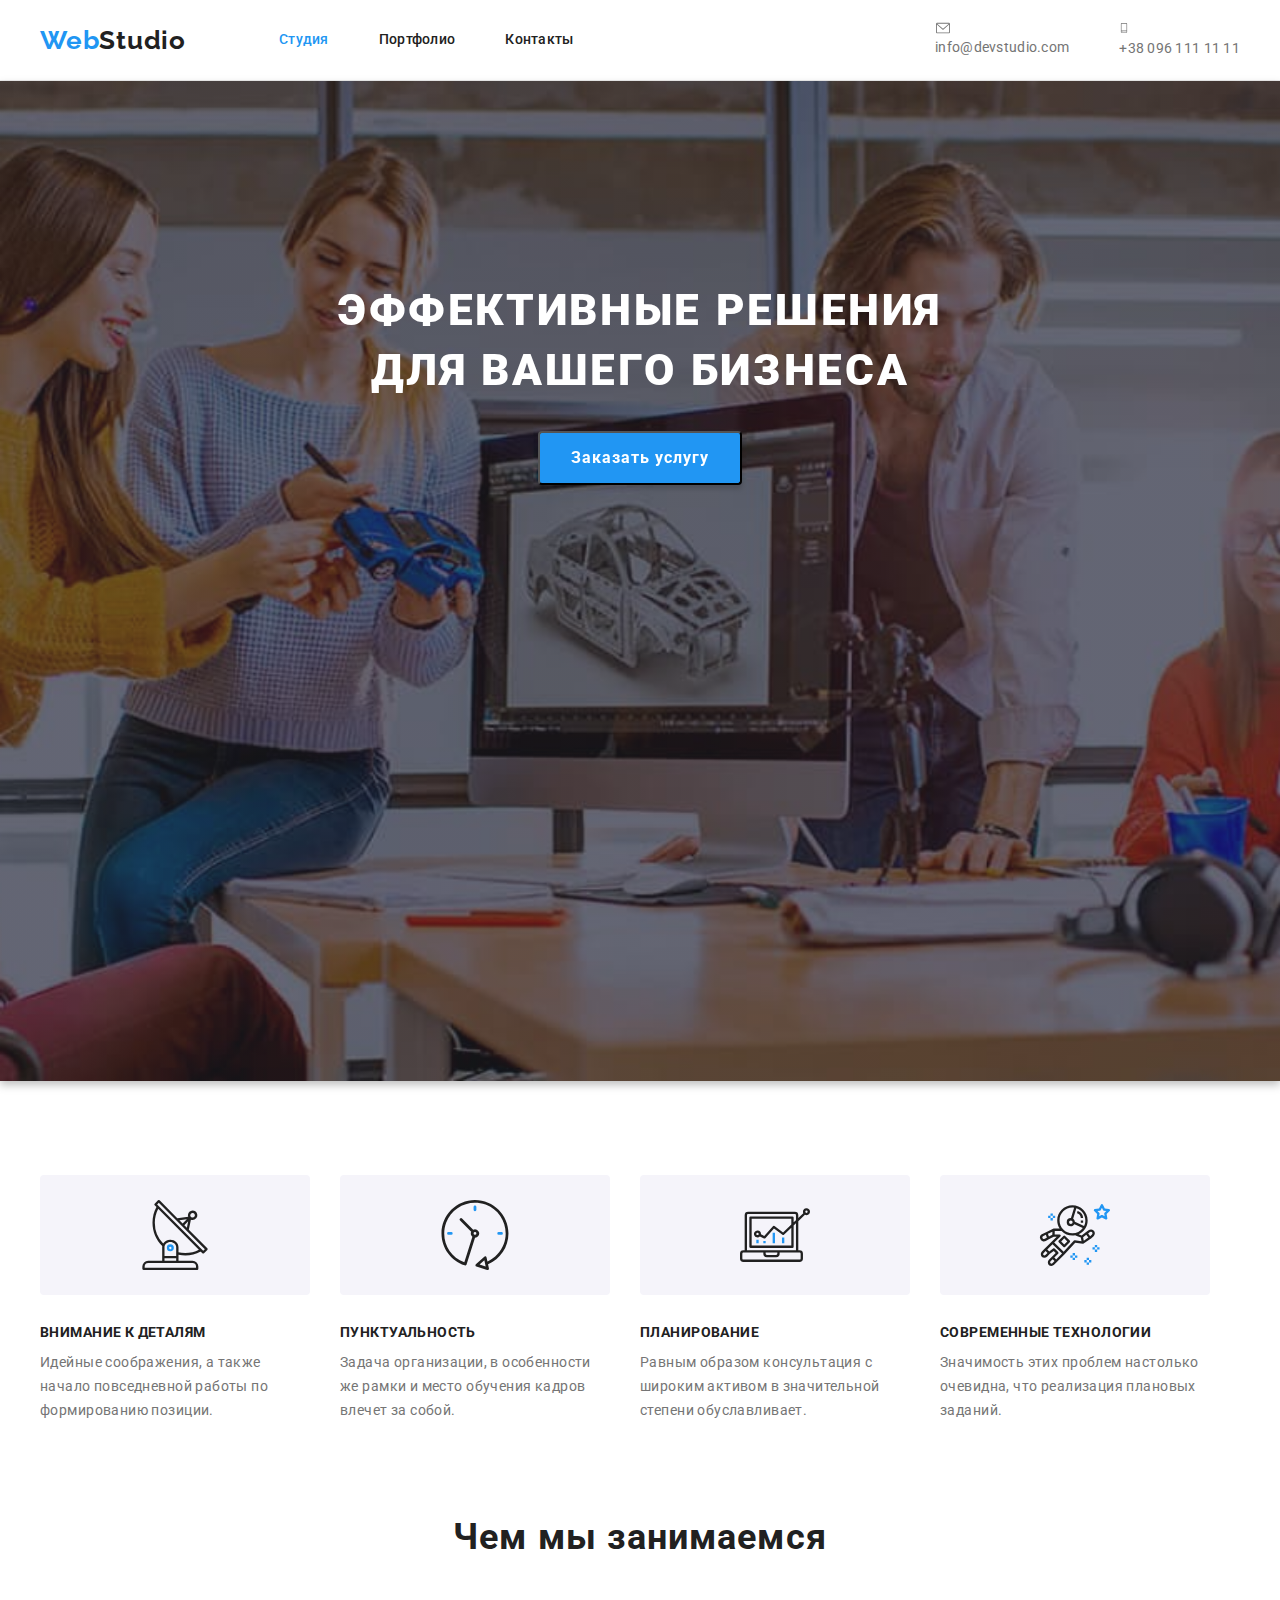
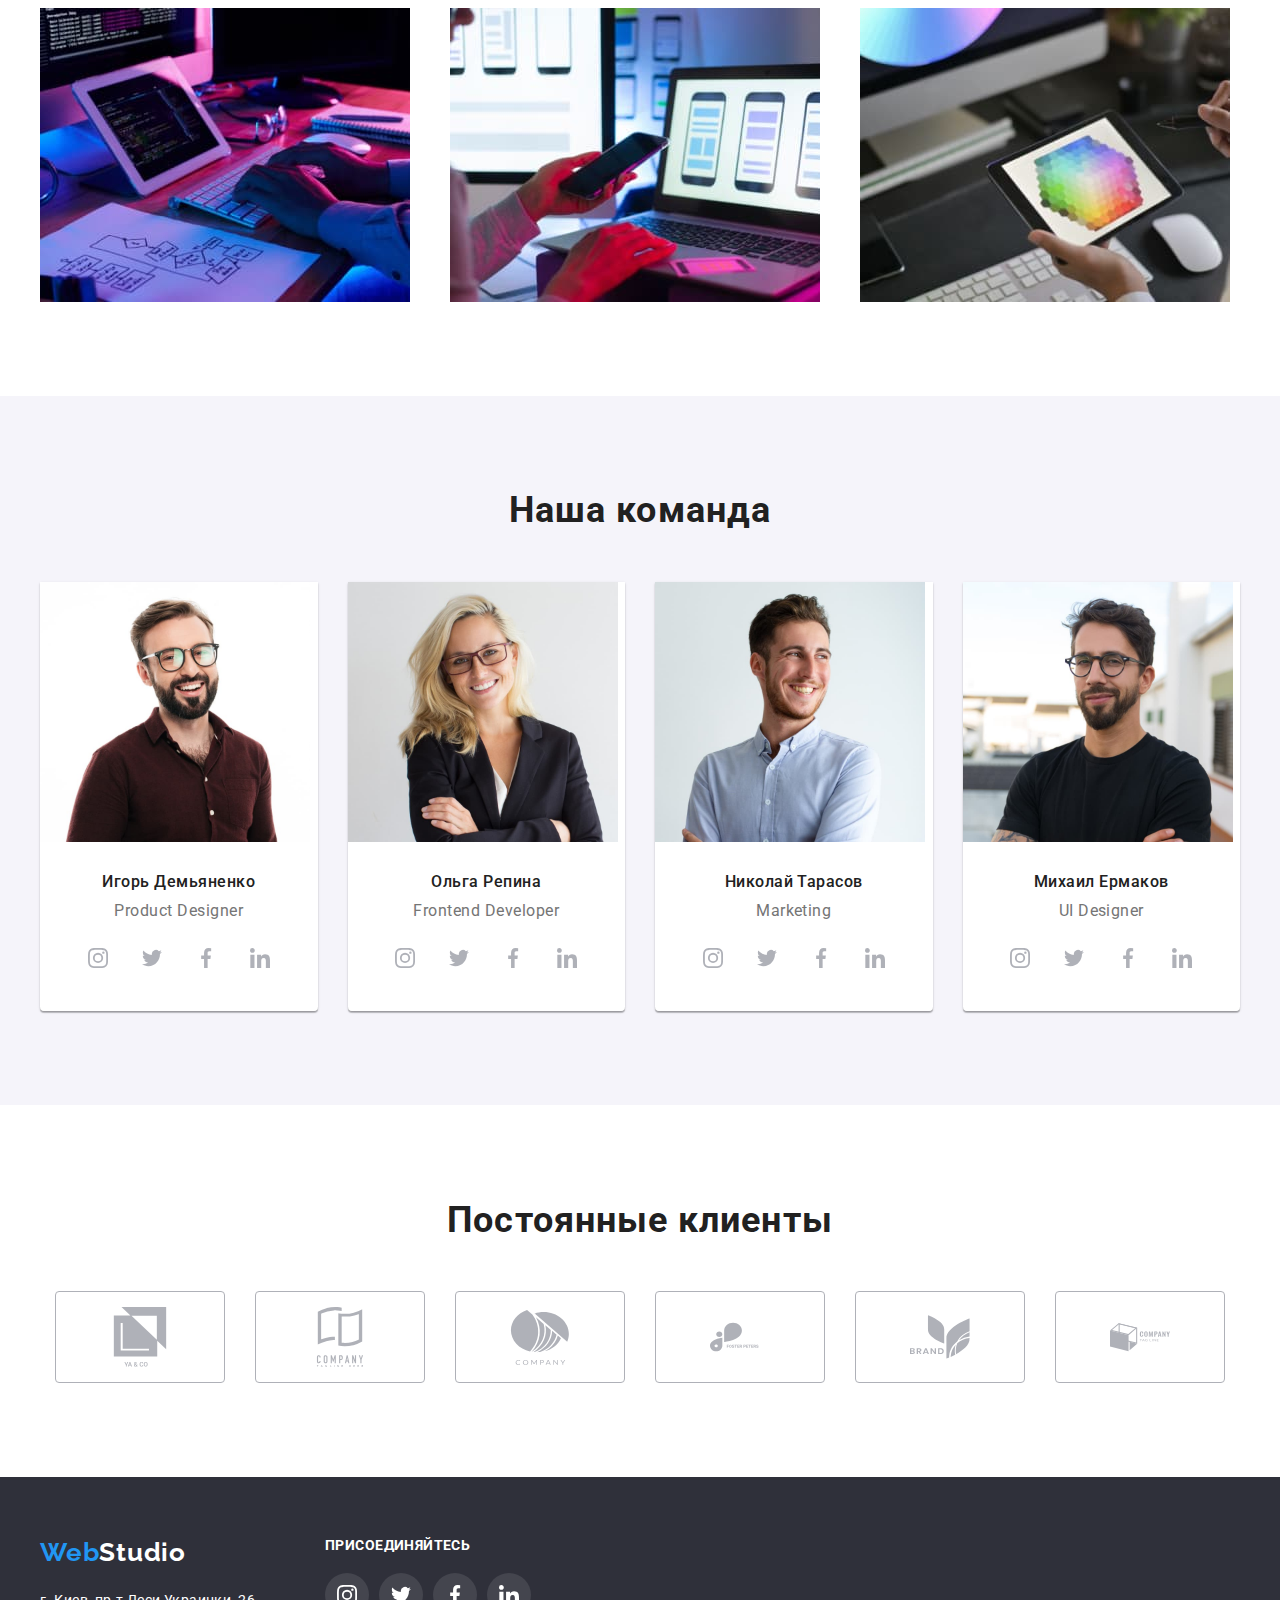
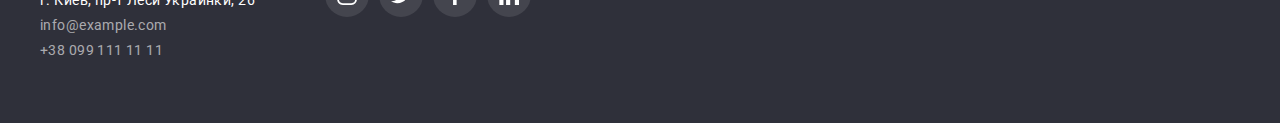
==== index.html @ be1b18f8 "add files with hw4" ====
<!DOCTYPE html>
<html lang="ru">
  <head>
    <meta charset="UTF-8" />
    <meta http-equiv="X-UA-Compatible" content="IE=edge" />
    <meta name="viewport" content="width=device-width, initial-scale=1.0" />
    <title>Студия</title>
    <link rel="preconnect" href="https://fonts.googleapis.com" />
    <link rel="preconnect" href="https://fonts.gstatic.com" crossorigin />
    <link
      href="https://fonts.googleapis.com/css2?family=Raleway:wght@700&family=Roboto:wght@400;500;700;900&display=swap"
      rel="stylesheet"
    />
    <link
      rel="stylesheet"
      href="https://cdnjs.cloudflare.com/ajax/libs/modern-normalize/1.1.0/modern-normalize.min.css"
      integrity="sha512-wpPYUAdjBVSE4KJnH1VR1HeZfpl1ub8YT/NKx4PuQ5NmX2tKuGu6U/JRp5y+Y8XG2tV+wKQpNHVUX03MfMFn9Q=="
      crossorigin="anonymous"
      referrerpolicy="no-referrer"
    />
    <link rel="stylesheet" href="./css/reset.css" />
    <link rel="stylesheet" href="./css/styles.css" />
  </head>
  <body>
    <!-- хедер -->
    <header class="header">
      <div class="container">
        <a href="./index.html" class="logo header-logo"
          >Web<span class="logo-first">Studio</span></a
        >
        <nav class="header-nav">
          <ul class="header-list">
            <li class="header-item">
              <a class="header-link current" href="./index.html">Студия</a>
            </li>
            <li class="header-item">
              <a class="header-link" href="./portfolio.html">Портфолио</a>
            </li>
            <li class="header-item">
              <a class="header-link" href="">Контакты</a>
            </li>
          </ul>
        </nav>
        <div class="header-connect">
          <ul class="header-list">
            <li class="header-item">
              <a class="header-mail" href="mailto:info@devstudio.com">
                <svg class="envelope-icon" width="16" height="14">
                  <use href="./images/symbol-defs.svg#icon-envelope"></use>
                </svg>
                info@devstudio.com</a
              >
            </li>
            <li class="header-item">
              <a class="header-tel" href="tel:+380961111111">
                <svg class="smartphone-icon" width="10" height="16">
                  <use href="./images/symbol-defs.svg#icon-smartphone"></use>
                </svg>
                +38 096 111 11 11</a
              >
            </li>
          </ul>
        </div>
      </div>
    </header>
    <main>
      <!-- Основной заголовок -->
      <section class="section hero">
        <div class="container">
          <h1 class="hero-title">Эффективные решения для вашего бизнеса</h1>
          <button class="hero-btn" type="button">Заказать услугу</button>
        </div>
      </section>

      <!-- Политика организации -->
      <section class="about section">
        <div class="container">
          <h2 hidden>Политика организации.</h2>
          <ul class="about-list">
            <li class="about-item">
              <div class="about-icon">
                <svg class="antenna-icon" height="70">
                  <use href="./images/symbol-defs.svg#icon-antenna"></use>
                </svg>
              </div>
              <h3 class="about-item-title">Внимание к деталям</h3>
              <p class="about-item-text">
                Идейные соображения, а также начало повседневной работы по
                формированию позиции.
              </p>
            </li>
            <li class="about-item">
              <div class="about-icon">
                <svg class="clock-icon" height="70">
                  <use href="./images/symbol-defs.svg#icon-clock"></use>
                </svg>
              </div>
              <h3 class="about-item-title">Пунктуальность</h3>
              <p class="about-item-text">
                Задача организации, в особенности же рамки и место обучения
                кадров влечет за собой.
              </p>
            </li>
            <li class="about-item">
              <div class="about-icon">
                <svg class="diagram-icon" height="70">
                  <use href="./images/symbol-defs.svg#icon-diagram"></use>
                </svg>
              </div>
              <h3 class="about-item-title">Планирование</h3>
              <p class="about-item-text">
                Равным образом консультация с широким активом в значительной
                степени обуславливает.
              </p>
            </li>
            <li class="about-item">
              <div class="about-icon">
                <svg class="astronaut-icon" height="70">
                  <use href="./images/symbol-defs.svg#icon-astronaut"></use>
                </svg>
              </div>
              <h3 class="about-item-title">Современные технологии</h3>
              <p class="about-item-text">
                Значимость этих проблем настолько очевидна, что реализация
                плановых заданий.
              </p>
            </li>
          </ul>
        </div>
      </section>

      <!-- Чем мы занимаемся -->
      <section class="activity section">
        <div class="container">
          <h2 class="activity-title">Чем мы занимаемся</h2>
          <ul class="activity-list">
            <li class="activity-item">
              <img src="./images/img.jpg" alt="Алгоритм" width="370" />
            </li>
            <li class="activity-item">
              <img src="./images/img-2.jpg" alt="Меню смартфона" width="370" />
            </li>
            <li class="activity-item">
              <img
                src="./images/img-3.jpg"
                alt="Палитра на планшете"
                width="370"
              />
            </li>
          </ul>
        </div>
      </section>

      <!-- Наша команда -->
      <section class="team section">
        <div class="container">
          <h2 class="team-title-main">Наша команда</h2>
          <ul class="team-list">
            <li class="team-item">
              <figure>
                <img
                  class="team-photo"
                  src="./images/product_designer.jpg"
                  alt="Дизайнер продукта"
                  width="270"
                />
                <figcaption class="team-figcaption">
                  <h3 class="team-title">Игорь Демьяненко</h3>
                  <p class="team-text" lang="en">Product Designer</p>
                </figcaption>
              </figure>
              <ul class="social-links-list">
                <li class="social-links-item">
                  <a
                    href="https://www.instagram.com"
                    class="social-links"
                    target="_blank"
                    rel="noopener nofollow noreferrer"
                  >
                    <svg class="instagram-icon" width="20" height="20">
                      <use href="./images/symbol-defs.svg#icon-instagram"></use>
                    </svg>
                  </a>
                </li>
                <li class="social-links-item">
                  <a
                    href="https://www.twitter.com"
                    class="social-links"
                    target="_blank"
                    rel="noopener nofollow noreferrer"
                  >
                    <svg class="twitter-icon" width="20" height="20">
                      <use href="./images/symbol-defs.svg#icon-twitter"></use>
                    </svg>
                  </a>
                </li>
                <li class="social-links-item">
                  <a
                    href="https://www.facebook.com"
                    class="social-links"
                    target="_blank"
                    rel="noopener nofollow noreferrer"
                  >
                    <svg class="facebook-icon" width="20" height="20">
                      <use href="./images/symbol-defs.svg#icon-facebook"></use>
                    </svg>
                  </a>
                </li>
                <li class="social-links-item">
                  <a
                    href="https://www.linkedin.com"
                    class="social-links"
                    target="_blank"
                    rel="noopener nofollow noreferrer"
                  >
                    <svg class="linkedin-icon" width="20" height="20">
                      <use href="./images/symbol-defs.svg#icon-linkedin"></use>
                    </svg>
                  </a>
                </li>
              </ul>
            </li>
            <li class="team-item">
              <figure>
                <img
                  class="team-photo"
                  src="./images/frontend_developer.jpg"
                  alt="Фронтенд-разработчик"
                  width="270"
                />
                <figcaption class="team-figcaption">
                  <h3 class="team-title">Ольга Репина</h3>
                  <p class="team-text" lang="en">Frontend Developer</p>
                </figcaption>
              </figure>
              <ul class="social-links-list">
                <li class="social-links-item">
                  <a
                    href="https://www.instagram.com"
                    class="social-links"
                    target="_blank"
                    rel="noopener nofollow noreferrer"
                  >
                    <svg class="instagram-icon" width="20" height="20">
                      <use href="./images/symbol-defs.svg#icon-instagram"></use>
                    </svg>
                  </a>
                </li>
                <li class="social-links-item">
                  <a
                    href="https://www.twitter.com"
                    class="social-links"
                    target="_blank"
                    rel="noopener nofollow noreferrer"
                  >
                    <svg class="twitter-icon" width="20" height="20">
                      <use href="./images/symbol-defs.svg#icon-twitter"></use>
                    </svg>
                  </a>
                </li>
                <li class="social-links-item">
                  <a
                    href="https://www.facebook.com"
                    class="social-links"
                    target="_blank"
                    rel="noopener nofollow noreferrer"
                  >
                    <svg class="facebook-icon" width="20" height="20">
                      <use href="./images/symbol-defs.svg#icon-facebook"></use>
                    </svg>
                  </a>
                </li>
                <li class="social-links-item">
                  <a
                    href="https://www.linkedin.com"
                    class="social-links"
                    target="_blank"
                    rel="noopener nofollow noreferrer"
                  >
                    <svg class="linkedin-icon" width="20" height="20">
                      <use href="./images/symbol-defs.svg#icon-linkedin"></use>
                    </svg>
                  </a>
                </li>
              </ul>
            </li>
            <li class="team-item">
              <figure>
                <img
                  class="team-photo"
                  src="./images/marketing.jpg"
                  alt="Маркетолог"
                  width="270"
                />
                <figcaption class="team-figcaption">
                  <h3 class="team-title">Николай Тарасов</h3>
                  <p class="team-text" lang="en">Marketing</p>
                </figcaption>
              </figure>
              <ul class="social-links-list">
                <li class="social-links-item">
                  <a
                    href="https://www.instagram.com"
                    class="social-links"
                    target="_blank"
                    rel="noopener nofollow noreferrer"
                  >
                    <svg class="instagram-icon" width="20" height="20">
                      <use href="./images/symbol-defs.svg#icon-instagram"></use>
                    </svg>
                  </a>
                </li>
                <li class="social-links-item">
                  <a
                    href="https://www.twitter.com"
                    class="social-links"
                    target="_blank"
                    rel="noopener nofollow noreferrer"
                  >
                    <svg class="twitter-icon" width="20" height="20">
                      <use href="./images/symbol-defs.svg#icon-twitter"></use>
                    </svg>
                  </a>
                </li>
                <li class="social-links-item">
                  <a
                    href="https://www.facebook.com"
                    class="social-links"
                    target="_blank"
                    rel="noopener nofollow noreferrer"
                  >
                    <svg class="facebook-icon" width="20" height="20">
                      <use href="./images/symbol-defs.svg#icon-facebook"></use>
                    </svg>
                  </a>
                </li>
                <li class="social-links-item">
                  <a
                    href="https://www.linkedin.com"
                    class="social-links"
                    target="_blank"
                    rel="noopener nofollow noreferrer"
                  >
                    <svg class="linkedin-icon" width="20" height="20">
                      <use href="./images/symbol-defs.svg#icon-linkedin"></use>
                    </svg>
                  </a>
                </li>
              </ul>
            </li>
            <li class="team-item">
              <figure>
                <img
                  class="team-photo"
                  src="./images/ul_designer.jpg"
                  alt="Дизайнер пользовательского интерфейса"
                  width="270"
                />
                <figcaption class="team-figcaption">
                  <h3 class="team-title">Михаил Ермаков</h3>
                  <p class="team-text" lang="en">UI Designer</p>
                </figcaption>
              </figure>
              <ul class="social-links-list">
                <li class="social-links-item">
                  <a
                    href="https://www.instagram.com"
                    class="social-links"
                    target="_blank"
                    rel="noopener nofollow noreferrer"
                  >
                    <svg class="instagram-icon" width="20" height="20">
                      <use href="./images/symbol-defs.svg#icon-instagram"></use>
                    </svg>
                  </a>
                </li>
                <li class="social-links-item">
                  <a
                    href="https://www.twitter.com"
                    class="social-links"
                    target="_blank"
                    rel="noopener nofollow noreferrer"
                  >
                    <svg class="twitter-icon" width="20" height="20">
                      <use href="./images/symbol-defs.svg#icon-twitter"></use>
                    </svg>
                  </a>
                </li>
                <li class="social-links-item">
                  <a
                    href="https://www.facebook.com"
                    class="social-links"
                    target="_blank"
                    rel="noopener nofollow noreferrer"
                  >
                    <svg class="facebook-icon" width="20" height="20">
                      <use href="./images/symbol-defs.svg#icon-facebook"></use>
                    </svg>
                  </a>
                </li>
                <li class="social-links-item">
                  <a
                    href="https://www.linkedin.com"
                    class="social-links"
                    target="_blank"
                    rel="noopener nofollow noreferrer"
                  >
                    <svg class="linkedin-icon" width="20" height="20">
                      <use href="./images/symbol-defs.svg#icon-linkedin"></use>
                    </svg>
                  </a>
                </li>
              </ul>
            </li>
          </ul>
        </div>
      </section>
      <!-- Постоянные клиенты -->
      <section class="clients section">
        <div class="container">
          <h2 class="clients-title">Постоянные клиенты</h2>
          <ul class="clients-list">
            <li class="clients-item">
              <a
                href=""
                class="clients-link"
                target="_blank"
                rel="noopener nofollow noreferrer"
              >
                <svg class="client-icon" width="106" height="60">
                  <use href="./images/symbol-defs.svg#icon-client-1"></use>
                </svg>
              </a>
            </li>
            <li class="clients-item">
              <a
                href=""
                class="clients-link"
                target="_blank"
                rel="noopener nofollow noreferrer"
              >
                <svg class="client-icon" width="106" height="60">
                  <use href="./images/symbol-defs.svg#icon-client-2"></use>
                </svg>
              </a>
            </li>
            <li class="clients-item">
              <a
                href=""
                class="clients-link"
                target="_blank"
                rel="noopener nofollow noreferrer"
              >
                <svg class="client-icon" width="106" height="60">
                  <use href="./images/symbol-defs.svg#icon-client-3"></use>
                </svg>
              </a>
            </li>
            <li class="clients-item">
              <a
                href=""
                class="clients-link"
                target="_blank"
                rel="noopener nofollow noreferrer"
              >
                <svg class="client-icon" width="106" height="60">
                  <use href="./images/symbol-defs.svg#icon-client-4"></use>
                </svg>
              </a>
            </li>
            <li class="clients-item">
              <a
                href=""
                class="clients-link"
                target="_blank"
                rel="noopener nofollow noreferrer"
              >
                <svg class="client-icon" width="106" height="60">
                  <use href="./images/symbol-defs.svg#icon-client-5"></use>
                </svg>
              </a>
            </li>
            <li class="clients-item">
              <a
                href=""
                class="clients-link"
                target="_blank"
                rel="noopener nofollow noreferrer"
              >
                <svg class="client-icon" width="106" height="60">
                  <use href="./images/symbol-defs.svg#icon-client-6"></use>
                </svg>
              </a>
            </li>
          </ul>
        </div>
      </section>
    </main>
    <!-- футер -->
    <footer class="footer">
      <div class="container footer-block">
        <div class="footer-container">
        <div class="footer-logo">
          <a href="./index.html" class="logo"
            >Web<span class="logo-second">Studio</span></a
          >
        </div>
        <address class="address">
          <a
            href="https://www.google.com/maps/place/бульвар+Лесі+Українки,+26,+Київ,+02000/@50.4268262,30.5376407,18.9z/data=!4m5!3m4!1s0x40d4cf0e033ecbe9:0x57a4dffefec77da0!8m2!3d50.4265807!4d30.5383858"
            class="contact-link"
            target="_blank"
            rel="noopener nofollow noreferrer"
            >г. Киев, пр-т Леси Украинки, 26</a
          >
        </address>
        <ul class="footer-list">
          <li class="footer-item">
            <a class="footer-link" href="mailto:info@example.com"
              >info@example.com</a
            >
          </li>
          <li class="footer-item">
            <a class="footer-link" href="tel:+380991111111"
              >+38 099 111 11 11</a
            >
          </li>
        </ul>
        </div>
        <div class="social-links-footer">
          <h3 class="social-links-title">Присоединяйтесь</h3>
         <ul class="social-links-list">
                <li class="social-links-item">
                  <a
                    href="https://www.instagram.com"
                    class="social-links item"
                    target="_blank"
                    rel="noopener nofollow noreferrer"
                  >
                    <svg class="icon" width="20" height="20">
                      <use href="./images/symbol-defs.svg#icon-instagram"></use>
                    </svg>
                  </a>
                </li>
                <li class="social-links-item">
                  <a
                    href="https://www.twitter.com"
                    class="social-links item"
                    target="_blank"
                    rel="noopener nofollow noreferrer"
                  >
                    <svg class="icon" width="20" height="20">
                      <use href="./images/symbol-defs.svg#icon-twitter"></use>
                    </svg>
                  </a>
                </li>
                <li class="social-links-item">
                  <a
                    href="https://www.facebook.com"
                    class="social-links item"
                    target="_blank"
                    rel="noopener nofollow noreferrer"
                  >
                    <svg class="icon" width="20" height="20">
                      <use href="./images/symbol-defs.svg#icon-facebook"></use>
                    </svg>
                  </a>
                </li>
                <li class="social-links-item">
                  <a
                    href="https://www.linkedin.com"
                    class="social-links item"
                    target="_blank"
                    rel="noopener nofollow noreferrer"
                  >
                    <svg class="icon" width="20" height="20">
                      <use href="./images/symbol-defs.svg#icon-linkedin"></use>
                    </svg>
                  </a>
                </li>
              </ul>
        </div>
      </div>
    </footer>
  </body>
</html>
---- css/styles.css ----
/* ---------------ЗМІННІ__________________ */
:root {
  --text-color: #757575;
  --accent-color: #2196f3;
  --title-color: #212121;
  --typical-margin: 10px;
}
p,
h1,
h2,
h3,
h4,
h5,
h6 {
  margin: 0;
}

ul,
ol {
  margin: 0;
  padding-left: 0;
  list-style: none;
}
img {
  display: block;
}

button {
  cursor: pointer;
}

body {
  font-family: "Roboto", sans-serif;
}

.container {
  width: 1200px;
  margin: 0 auto;
  padding-left: 15px;
  padding-right: 15px;
}

.section {
  padding-top: 94px;
  padding-bottom: 94px;
}

/* ----------------HEADER------------------- */
.header {
  border-bottom: 1px solid #ececec;
}

.header .container {
  display: flex;
  align-items: center;
}
.header-logo {
  margin-right: 93px;
}

.logo {
  font-family: "Raleway", sans-serif;
  font-style: normal;
  font-weight: 700;
  font-size: 26px;
  line-height: 1.19;
  letter-spacing: 0.03em;
  color: var(--accent-color);
}
.logo-first {
  color: var(--title-color);
}

.header-list {
  display: flex;
  align-items: center;
}
.header-item:not(:last-child) {
  margin-right: 50px;
}
.header-link {
  font-weight: 500;
  font-size: 14px;
  line-height: 1.14;
  padding: 32px 0;
  letter-spacing: 0.02em;
  display: block;
  color: var(--title-color);
}
.current {
  color: var(--accent-color);
}
.header-link:hover,
.header-link:focus,
.header-mail:hover,
.header-mail:focus,
.header-tel:hover,
.header-tel:focus {
  color: var(--accent-color);
}
.envelope-icon:hover,
.smartphone-icon:hover,
.envelope-icon:focus,
.smartphone-icon:focus {
  fill: var(--accent-color);
}
.header-connect {
  display: flex;
  margin-left: auto;
}
.envelope-icon,
.smartphone-icon {
  display: flex;
  align-items: center;
  margin-right: 10px;
  fill: currentColor;
}
*,
::before,
::after {
  box-sizing: inherit;
}
svg.icon-envelope {
  width: 16px;
  height: 12px;
}
.header-mail,
.header-tel {
  font-size: 14px;
  line-height: calc(16 / 14);
  letter-spacing: 0.02em;
  padding: 32px 0;
  color: var(--text-color);
}

/* -------------------------HERO-------------------- */

.hero {
  background-color: #2f303a;
  padding: 200px 0;
  max-width: 1600px;
  height: 600px;
  margin-left: auto;
  margin-right: auto;
  text-align: center;
  background-image: linear-gradient(
      to right,
      rgba(47, 48, 58, 0.4),
      rgba(47, 48, 58, 0.4)
    ),
    url("../images/screensaver.jpg");
  background-repeat: no-repeat;
  background-position: center;
  background-size: cover;
  filter: drop-shadow(0px 4px 4px rgba(0, 0, 0, 0.25));
}
.hero-title {
  font-weight: 900;
  font-size: 44px;
  line-height: 1.36;
  text-align: center;
  letter-spacing: 0.06em;
  text-transform: uppercase;
  color: #ffffff;
  margin-bottom: 30px;
  max-width: 696px;
  margin-left: auto;
  margin-right: auto;
  max-width: 696px;
  height: 120px;
}
.hero-btn:hover,
.hero-btn:focus {
  background-color: #188ce8;
}
.hero-btn {
  font-family: inherit;
  font-style: normal;
  font-weight: 700;
  font-size: 16px;
  line-height: 1.88;
  letter-spacing: 0.06em;
  color: #ffffff;
  background-color: var(--accent-color);
  cursor: pointer;
  min-width: 200px;
  height: 50px;
  box-shadow: 0px 4px 4px rgba(0, 0, 0, 0.15);
  border-radius: 4px;
  margin: 0 auto;
  display: block;
}
/* ----------------------------ABOUT------------------- */
.about {
  padding-bottom: 0;
}
.about-list {
  display: flex;
}
.about-icon {
  display: flex;
  align-items: center;
  width: 270px;
  height: 120px;
  background: #f5f4fa;
  border-radius: 4px;
  margin-bottom: 30px;
}
.antenna-icon,
.clock-icon,
.diagram-icon,
.astronaut-icon {
  display: flex;
  align-items: center;
  margin: 0;
  padding: 0;
}

.about-item:not(:last-child) {
  margin-right: 30px;
}

.about-item-title {
  font-size: 14px;
  line-height: 1.14;
  letter-spacing: 0.03em;
  text-transform: uppercase;
  color: var(--title-color);
  margin-bottom: var(--typical-margin);
  width: 270px;
}
.about-item-text {
  font-size: 14px;
  line-height: 1.71;
  letter-spacing: 0.03em;
  color: var(--text-color);
  width: 270px;
}

/* ----------------------Activity-----------------------*/
.activity-list {
  display: flex;
}
.activity-item:not(:last-child) {
  margin-right: 30px;
}
.activity-item {
  width: calc((100% - 60px) / 3);
}
.activity-title {
  font-size: 36px;
  line-height: 1.16;
  text-align: center;
  letter-spacing: 0.03em;
  color: var(--title-color);
  margin-bottom: 50px;
}

/* ----------------------Team--------------------------*/
.team {
  background-color: #f5f4fa;
}
.team-title-main {
  font-size: 36px;
  line-height: 1.16;
  text-align: center;
  letter-spacing: 0.03em;
  color: var(--title-color);
  margin-bottom: 50px;
}
.team-list {
  display: flex;
}
.team-item:not(:last-child) {
  margin-right: 30px;
}
.team-item {
  width: calc((100% - 90px) / 4);
}
.team-item {
  border-bottom: 1px solid #ffffff;
  background-color: #ffffff;
  box-shadow: 0px 1px 3px rgba(0, 0, 0, 0.12), 0px 1px 1px rgba(0, 0, 0, 0.14),
    0px 2px 1px rgba(0, 0, 0, 0.2);
  border-radius: 0px 0px 4px 4px;
}
.team-figcaption {
  padding-top: 30px;
  padding-bottom: 16px;
}
.team-title {
  font-weight: 500;
  font-size: 16px;
  line-height: calc(19 / 16);
  text-align: center;
  letter-spacing: 0.03em;
  color: var(--title-color);
  margin-bottom: var(--typical-margin);
}
.team-text {
  font-size: 16px;
  line-height: calc(19 / 16);
  text-align: center;
  letter-spacing: 0.03em;
  color: var(--text-color);
}
.social-links-list {
  display: flex;
  align-items: center;
  justify-content: center;
  margin-bottom: 30px;
  margin-top: 0;
  padding: 0;
}
.social-links-item:not(:last-child) {
  margin-right: 10px;
}
.social-links-item {
  width: 44px;
  height: 44px;
}
.social-links {
  width: 100%;
  height: 100%;
  border-radius: 50%;
  background: #ffffff;
  display: flex;
  align-items: center;
  justify-content: center;
}
.social-links:hover,
.social-links:focus {
  background-color: var(--accent-color);
}
.instagram-icon,
.twitter-icon,
.facebook-icon,
.linkedin-icon {
  fill: #afb1b8;
}
.instagram-icon:hover,
.twitter-icon:hover,
.facebook-icon:hover,
.linkedin-icon:hover,
.instagram-icon:focus,
.twitter-icon:focus,
.facebook-icon:focus,
.linkedin-icon:focus {
  fill: #ffffff;
}

/*---------------clients----------- */
.clients-title {
  font-family: "Roboto";
  font-style: normal;
  font-weight: 700;
  font-size: 36px;
  line-height: calc(42 / 36);
  text-align: center;
  letter-spacing: 0.03em;
  color: var(--title-color);
}
.clients-list {
  display: flex;
  align-items: center;
  justify-content: center;
  margin-bottom: 0;
  margin-top: 50px;
  padding: 0;
}
.clients-item:not(:last-child) {
  margin-right: 30px;
}
.clients-item {
box-sizing: border-box;
width: 170px;
height: 92px;
border: 1px solid #AFB1B8;
border-radius: 4px;
}
.clients-link {
  width: 100%;
  height: 100%;
  border-radius: 50%;
  background: #ffffff;
  display: flex;
  align-items: center;
  justify-content: center;
}
.client-icon {
  fill: #AFB1B8;
}
.clients-link:hover,
.clients-link:focus {
border: 1px solid #2196F3;
border-radius: 4px;
}
.client-icon:hover,
.client-icon:focus {
  fill: var(--accent-color);
}
.icon {
  fill: #FFFFFF;
}
/* ----------------------Footer--------------------------*/
.footer {
  background-color: #2f303a;
  padding: 60px 0;
}
.footer-block {
  display: flex;
}
.footer-container {
  margin-right: 70px;
}
.logo-second {
  color: #ffffff;
}
.footer-logo {
  margin-bottom: 20px;
}
.address {
  font-style: normal;
}
.contact-link:hover,
.contact-link:focus {
  color: var(--accent-color);
}
.contact-link {
  font-size: 14px;
  line-height: 1.71;
  letter-spacing: 0.03em;
  color: #ffffff;
  margin-bottom: var(--typical-margin);
}
.footer-link:hover,
.footer-link:focus {
  color: var(--accent-color);
}
.footer-link {
  text-decoration: none;
  font-size: 14px;
  line-height: 1.71;
  letter-spacing: 0.03em;
  color: rgba(255, 255, 255, 0.6);
  margin-bottom: var(--typical-margin);
}
.social-links-footer {
  display:block;
}
.social-links-title {
  font-weight: 700;
font-size: 14px;
line-height: calc(16 /14);
letter-spacing: 0.03em;
text-transform: uppercase;
color: #FFFFFF;
margin-bottom: 20px;
}
.item {
  background: rgba(255, 255, 255, 0.1);
}
/* -----------------PORTFOLIO-----------------------------*/
/* --------------------Portfolio-button----------------------- */
.portfolio-list {
  display: flex;
  justify-content: center;
  margin-bottom: 50px;
}
.portfolio-item:not(:last-child) {
  margin-right: 8px;
}
.portfolio-btn:hover,
.portfolio-btn:focus {
  color: #ffffff;
  background-color: var(--accent-color);
  box-shadow: 0px 3px 1px rgba(0, 0, 0, 0.1), 0px 1px 2px rgba(0, 0, 0, 0.08), 0px 2px 2px rgba(0, 0, 0, 0.12);
border-radius: 4px;
}

.portfolio-btn {
  font-family: inherit;
  font-style: normal;
  font-weight: 500;
  font-size: 16px;
  line-height: 1.62;
  text-align: center;
  letter-spacing: 0.03em;
  color: var(--title-color);
  background: #f5f4fa;
  padding: 6px 22px;
  border-radius: 4px;
  border: 0;
  box-shadow: none;
}
.btn-current {
  color: #ffffff;
  background: var(--accent-color);
  box-shadow: 0px 3px 1px rgba(0, 0, 0, 0.1), 0px 1px 2px rgba(0, 0, 0, 0.08),
    0px 2px 2px rgba(0, 0, 0, 0.12);
}
/* ---------------------Projects---------------------- */
.projects-list {
  display: flex;
  flex-wrap: wrap;
}
.projects-item {
  background: #ffffff;
  border: 1px solid #eeeeee;
  margin-bottom: 30px;
  margin-right: 30px;
  width: 370px;
}
.projects-item:nth-of-type(3n) {
  margin-right: 0;
}
.project-title:hover,
.project-title:focus,
.project-text:hover,
.project-text:focus {
  color: var(--accent-color);
}
.projects-link {
  text-decoration: none;
}
.projects-item:hover,
.projects-item:focus {
border: 1px solid #EEEEEE;
box-shadow: 0px 1px 1px rgba(0, 0, 0, 0.12), 0px 4px 4px rgba(0, 0, 0, 0.06), 1px 4px 6px rgba(0, 0, 0, 0.16);
}
.project-signature {
  padding: 20px 24px;
}

.project-title {
  text-decoration: none;
  font-size: 18px;
  line-height: 2;
  letter-spacing: 0.06em;
  color: var(--title-color);
  margin-bottom: 4px;
}
.project-text {
  font-size: 16px;
  line-height: 1.88;
  letter-spacing: 0.03em;
  color: var(--text-color);
}
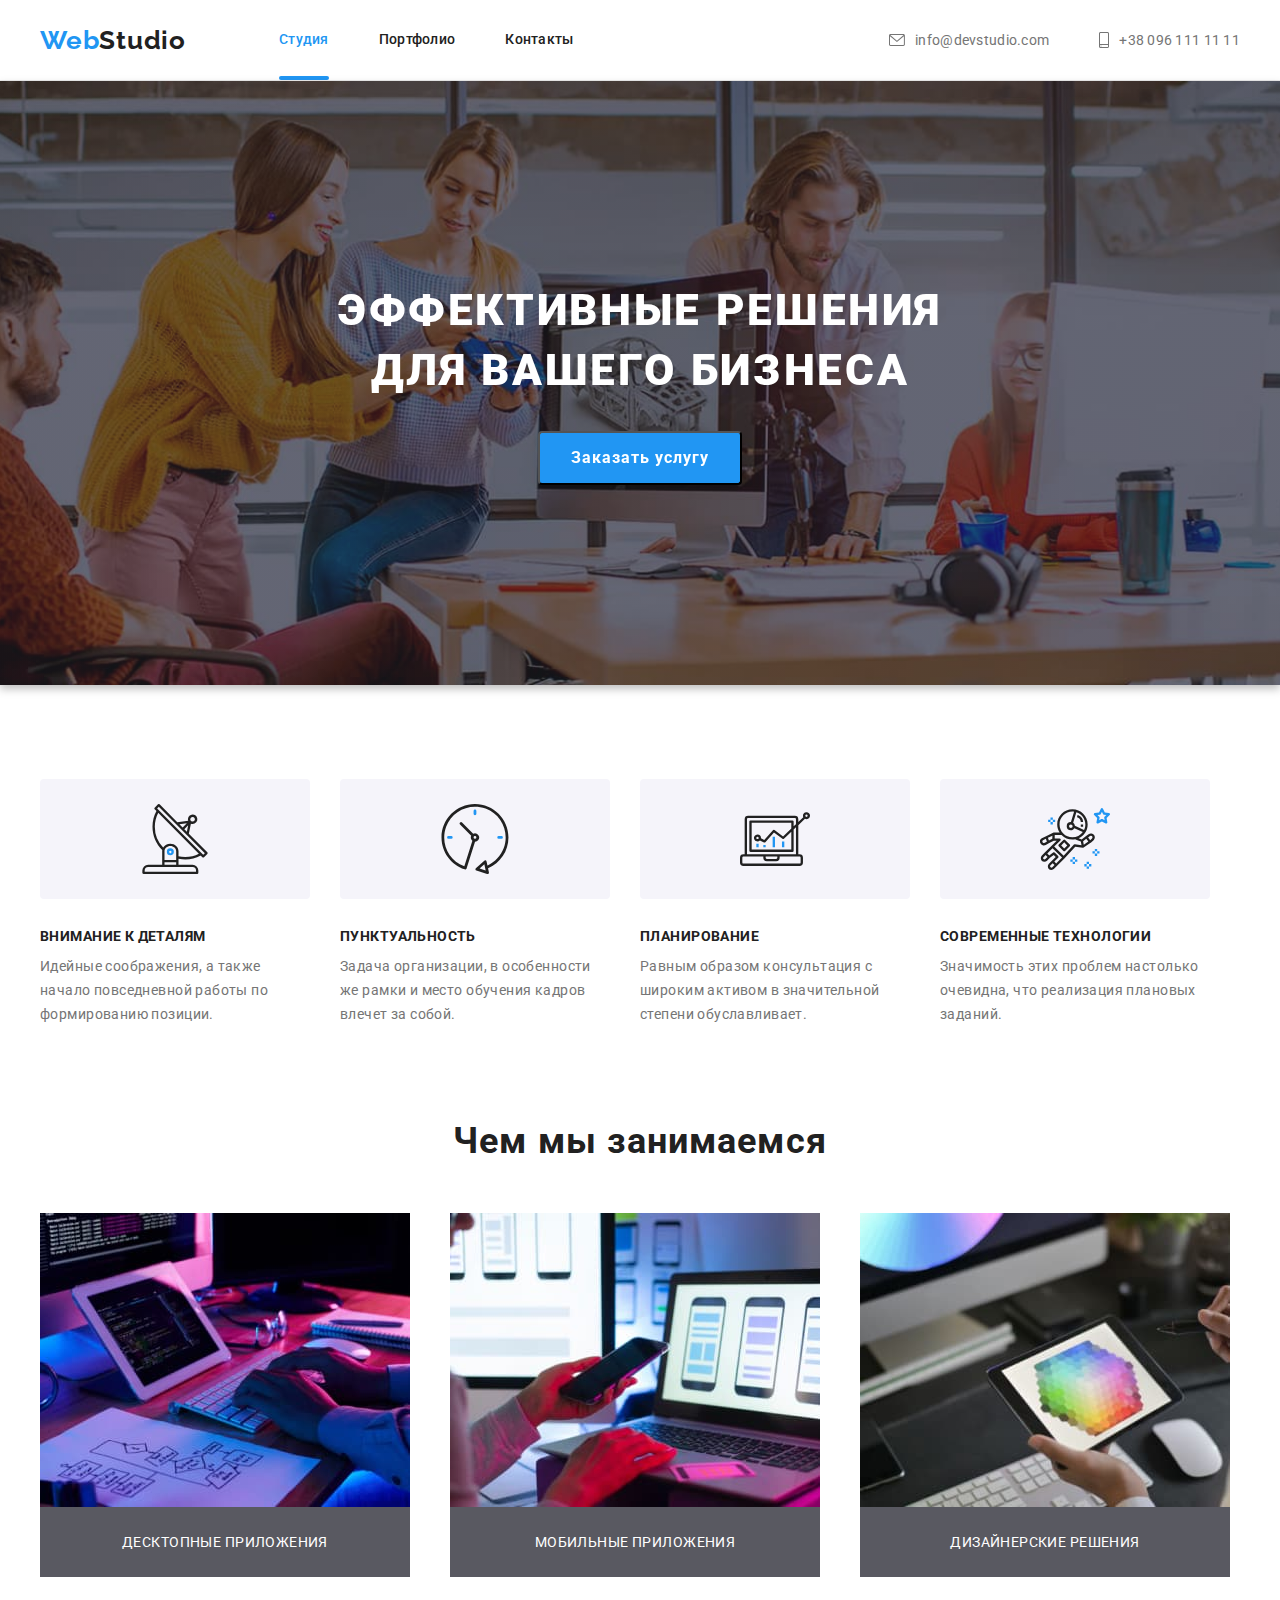
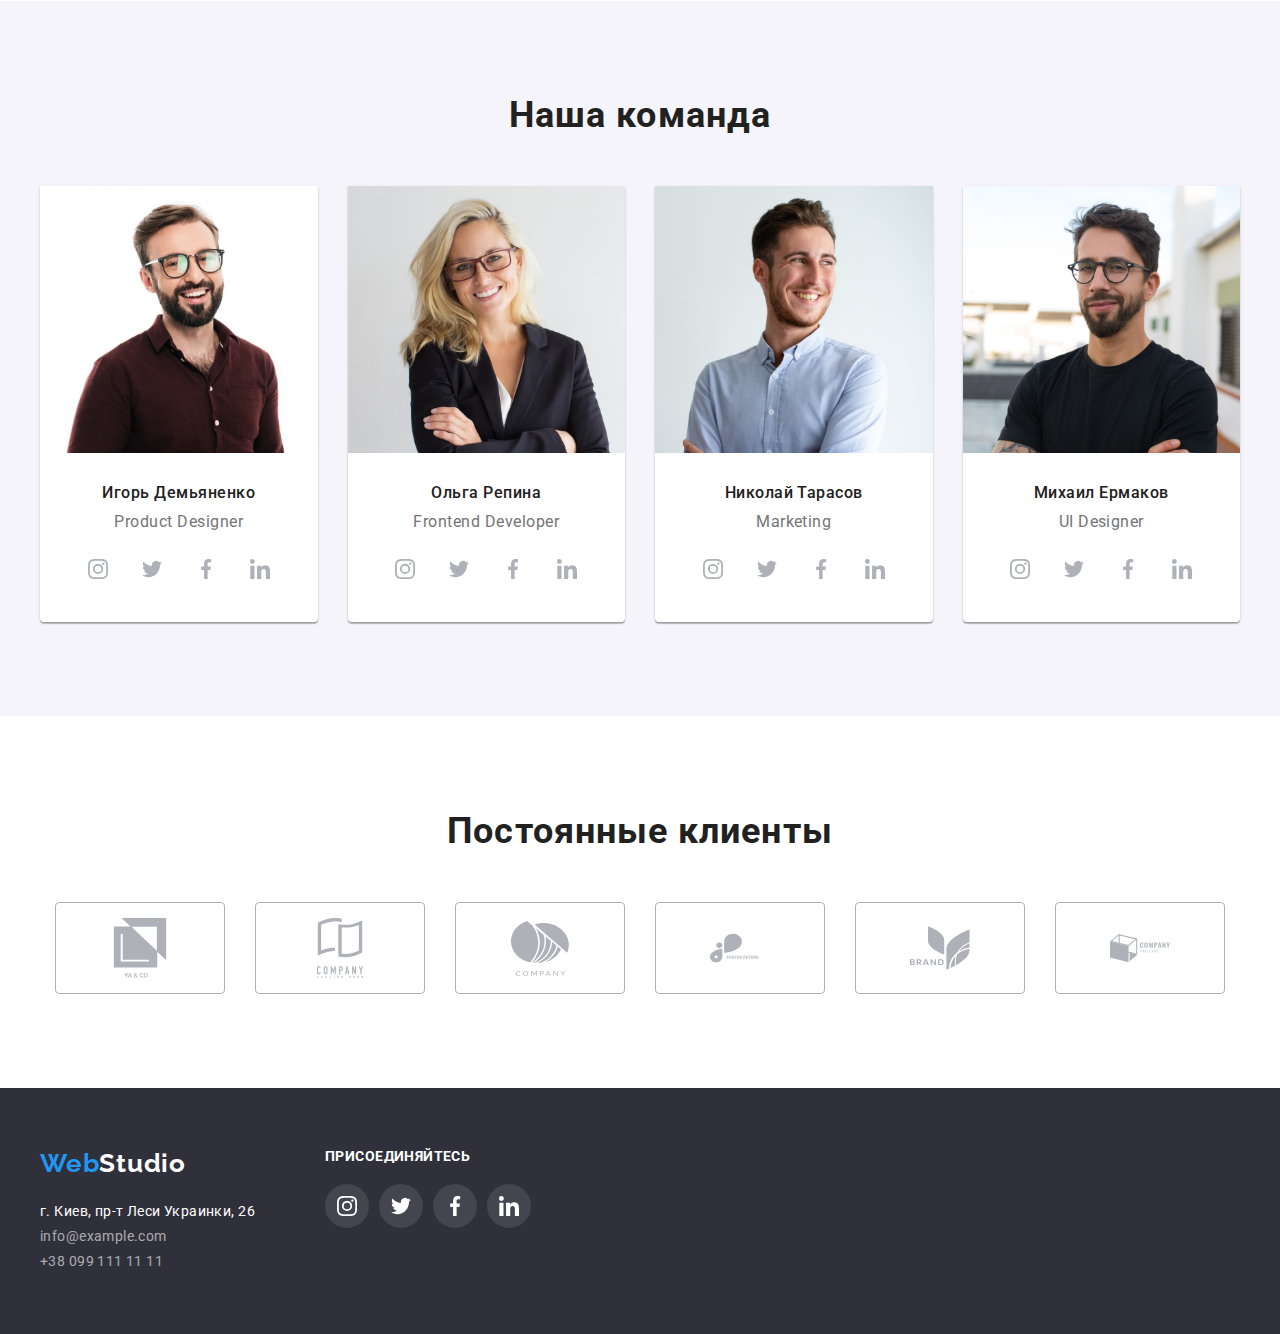
==== commit 94d54483: "add wrap" ====
--- a/index.html
+++ b/index.html
@@ -45,7 +45,7 @@
           <ul class="header-list">
             <li class="header-item">
               <a class="header-mail" href="mailto:info@devstudio.com">
-                <svg class="envelope-icon" width="16" height="14">
+                <svg class="envelope-icon" width="16" height="12">
                   <use href="./images/symbol-defs.svg#icon-envelope"></use>
                 </svg>
                 info@devstudio.com</a
@@ -79,7 +79,7 @@
           <ul class="about-list">
             <li class="about-item">
               <div class="about-icon">
-                <svg class="antenna-icon" height="70">
+                <svg class="antenna-icon" height="70" width="70">
                   <use href="./images/symbol-defs.svg#icon-antenna"></use>
                 </svg>
               </div>
@@ -91,7 +91,7 @@
             </li>
             <li class="about-item">
               <div class="about-icon">
-                <svg class="clock-icon" height="70">
+                <svg class="clock-icon" height="70" width="70">
                   <use href="./images/symbol-defs.svg#icon-clock"></use>
                 </svg>
               </div>
@@ -103,7 +103,7 @@
             </li>
             <li class="about-item">
               <div class="about-icon">
-                <svg class="diagram-icon" height="70">
+                <svg class="diagram-icon" height="70" width="70">
                   <use href="./images/symbol-defs.svg#icon-diagram"></use>
                 </svg>
               </div>
@@ -115,7 +115,7 @@
             </li>
             <li class="about-item">
               <div class="about-icon">
-                <svg class="astronaut-icon" height="70">
+                <svg class="astronaut-icon" height="70" width="70">
                   <use href="./images/symbol-defs.svg#icon-astronaut"></use>
                 </svg>
               </div>
@@ -135,10 +135,12 @@
           <h2 class="activity-title">Чем мы занимаемся</h2>
           <ul class="activity-list">
             <li class="activity-item">
-              <img src="./images/img.jpg" alt="Алгоритм" width="370" />
+              <img class="activity-img" src="./images/img.jpg" alt="Алгоритм" width="370" />
+              <p class="activity-text">Десктопные приложения</p>
             </li>
             <li class="activity-item">
               <img src="./images/img-2.jpg" alt="Меню смартфона" width="370" />
+              <p class="activity-text">Мобильные приложения</p>
             </li>
             <li class="activity-item">
               <img
@@ -146,6 +148,7 @@
                 alt="Палитра на планшете"
                 width="370"
               />
+              <p class="activity-text">Дизайнерские решения</p>
             </li>
           </ul>
         </div>
--- a/css/styles.css
+++ b/css/styles.css
@@ -86,10 +86,43 @@
   letter-spacing: 0.02em;
   display: block;
   color: var(--title-color);
+  position: relative;
 }
 .current {
   color: var(--accent-color);
 }
+.current::after {
+  position: absolute;
+  content: "";
+  display: block;
+  bottom: 0;
+  height: 4px;
+  width: 100%;
+  background-color: var(--accent-color);
+  border-radius: 2px;
+}
+.header-link:hover::after {
+  position: absolute;
+  content: "";
+  display: block;
+  bottom: 0;
+  height: 4px;
+  width: 100%;
+  background-color: var(--accent-color);
+  border-radius: 2px;
+}
+
+.header-link:focus::after {
+  position: absolute;
+  content: "";
+  display: block;
+  bottom: 0;
+  height: 4px;
+  width: 100%;
+  background-color: var(--accent-color);
+  border-radius: 2px;
+}
+
 .header-link:hover,
 .header-link:focus,
 .header-mail:hover,
@@ -126,11 +159,13 @@
 }
 .header-mail,
 .header-tel {
+  display: flex;
   font-size: 14px;
   line-height: calc(16 / 14);
   letter-spacing: 0.02em;
   padding: 32px 0;
   color: var(--text-color);
+  align-items: center;
 }
 
 /* -------------------------HERO-------------------- */
@@ -139,7 +174,6 @@
   background-color: #2f303a;
   padding: 200px 0;
   max-width: 1600px;
-  height: 600px;
   margin-left: auto;
   margin-right: auto;
   text-align: center;
@@ -200,6 +234,7 @@
 .about-icon {
   display: flex;
   align-items: center;
+  justify-content: center;
   width: 270px;
   height: 120px;
   background: #f5f4fa;
@@ -254,6 +289,22 @@
   letter-spacing: 0.03em;
   color: var(--title-color);
   margin-bottom: 50px;
+}
+
+.activity-text {
+  display: flex;
+  align-items: center;
+  justify-content: center;
+  position: absolute;
+  font-size: 14px;
+  line-height: calc(16 / 14);
+  text-align: center;
+  letter-spacing: 0.03em;
+  text-transform: uppercase;
+  color: #ffffff;
+  width: 370px;
+  height: 70px;
+  background: rgba(47, 48, 58, 0.8);
 }
 
 /* ----------------------Team--------------------------*/
@@ -284,6 +335,11 @@
     0px 2px 1px rgba(0, 0, 0, 0.2);
   border-radius: 0px 0px 4px 4px;
 }
+.team-photo {
+  display: block;
+  width: 100%;
+  height: 100%;
+}
 .team-figcaption {
   padding-top: 30px;
   padding-bottom: 16px;
@@ -328,24 +384,24 @@
   align-items: center;
   justify-content: center;
 }
-.social-links:hover,
-.social-links:focus {
-  background-color: var(--accent-color);
-}
 .instagram-icon,
 .twitter-icon,
 .facebook-icon,
 .linkedin-icon {
   fill: #afb1b8;
 }
-.instagram-icon:hover,
-.twitter-icon:hover,
-.facebook-icon:hover,
-.linkedin-icon:hover,
-.instagram-icon:focus,
-.twitter-icon:focus,
-.facebook-icon:focus,
-.linkedin-icon:focus {
+.social-links:hover,
+.social-links:focus {
+  background-color: var(--accent-color);
+}
+.social-links:hover .instagram-icon,
+.social-links:hover .twitter-icon,
+.social-links:hover .facebook-icon,
+.social-links:hover .linkedin-icon,
+.social-links:focus .instagram-icon,
+.social-links:focus .twitter-icon,
+.social-links:focus .facebook-icon,
+.social-links:focus .linkedin-icon {
   fill: #ffffff;
 }
 
@@ -372,11 +428,9 @@
   margin-right: 30px;
 }
 .clients-item {
-box-sizing: border-box;
-width: 170px;
-height: 92px;
-border: 1px solid #AFB1B8;
-border-radius: 4px;
+  box-sizing: border-box;
+  width: 170px;
+  height: 92px;
 }
 .clients-link {
   width: 100%;
@@ -386,22 +440,24 @@
   display: flex;
   align-items: center;
   justify-content: center;
+  border: 1px solid #afb1b8;
+  border-radius: 4px;
+  color: #afb1b8;
 }
 .client-icon {
-  fill: #AFB1B8;
+  fill: currentColor;
 }
 .clients-link:hover,
 .clients-link:focus {
-border: 1px solid #2196F3;
-border-radius: 4px;
-}
-.client-icon:hover,
-.client-icon:focus {
+  border: 1px solid #2196f3;
+  border-radius: 4px;
   fill: var(--accent-color);
 }
-.icon {
-  fill: #FFFFFF;
-}
+.clients-link:hover .client-icon,
+.clients-link:focus .client-icon {
+  fill: var(--accent-color);
+}
+
 /* ----------------------Footer--------------------------*/
 .footer {
   background-color: #2f303a;
@@ -446,19 +502,22 @@
   margin-bottom: var(--typical-margin);
 }
 .social-links-footer {
-  display:block;
+  display: block;
 }
 .social-links-title {
   font-weight: 700;
-font-size: 14px;
-line-height: calc(16 /14);
-letter-spacing: 0.03em;
-text-transform: uppercase;
-color: #FFFFFF;
-margin-bottom: 20px;
+  font-size: 14px;
+  line-height: calc(16 / 14);
+  letter-spacing: 0.03em;
+  text-transform: uppercase;
+  color: #ffffff;
+  margin-bottom: 20px;
 }
 .item {
   background: rgba(255, 255, 255, 0.1);
+}
+.icon {
+  fill: #ffffff;
 }
 /* -----------------PORTFOLIO-----------------------------*/
 /* --------------------Portfolio-button----------------------- */
@@ -474,8 +533,9 @@
 .portfolio-btn:focus {
   color: #ffffff;
   background-color: var(--accent-color);
-  box-shadow: 0px 3px 1px rgba(0, 0, 0, 0.1), 0px 1px 2px rgba(0, 0, 0, 0.08), 0px 2px 2px rgba(0, 0, 0, 0.12);
-border-radius: 4px;
+  box-shadow: 0px 3px 1px rgba(0, 0, 0, 0.1), 0px 1px 2px rgba(0, 0, 0, 0.08),
+    0px 2px 2px rgba(0, 0, 0, 0.12);
+  border-radius: 4px;
 }
 
 .portfolio-btn {
@@ -514,6 +574,7 @@
 .projects-item:nth-of-type(3n) {
   margin-right: 0;
 }
+
 .project-title:hover,
 .project-title:focus,
 .project-text:hover,
@@ -525,8 +586,9 @@
 }
 .projects-item:hover,
 .projects-item:focus {
-border: 1px solid #EEEEEE;
-box-shadow: 0px 1px 1px rgba(0, 0, 0, 0.12), 0px 4px 4px rgba(0, 0, 0, 0.06), 1px 4px 6px rgba(0, 0, 0, 0.16);
+  border: 1px solid #eeeeee;
+  box-shadow: 0px 1px 1px rgba(0, 0, 0, 0.12), 0px 4px 4px rgba(0, 0, 0, 0.06),
+    1px 4px 6px rgba(0, 0, 0, 0.16);
 }
 .project-signature {
   padding: 20px 24px;
@@ -546,3 +608,27 @@
   letter-spacing: 0.03em;
   color: var(--text-color);
 }
+.projects-item:hover .project-top-text {
+  transform: translateY(0);
+}
+.projects-item:focus .project-top-text {
+  transform: translateY(0);
+}
+.project-top-wrap {
+  position: relative;
+  overflow: hidden;
+}
+
+.project-top-text {
+  position: absolute;
+  top: 0;
+  font-weight: 400;
+  font-size: 18px;
+  line-height: 1.56;
+  letter-spacing: 0.03em;
+  color: #ffffff;
+  background-color: rgba(33, 150, 243, 0.9);
+  padding: 63px 24px;
+  transform: translateY(100%);
+  transition: transform 250ms cubic-bezier(0.4, 0, 0.2, 1);
+}
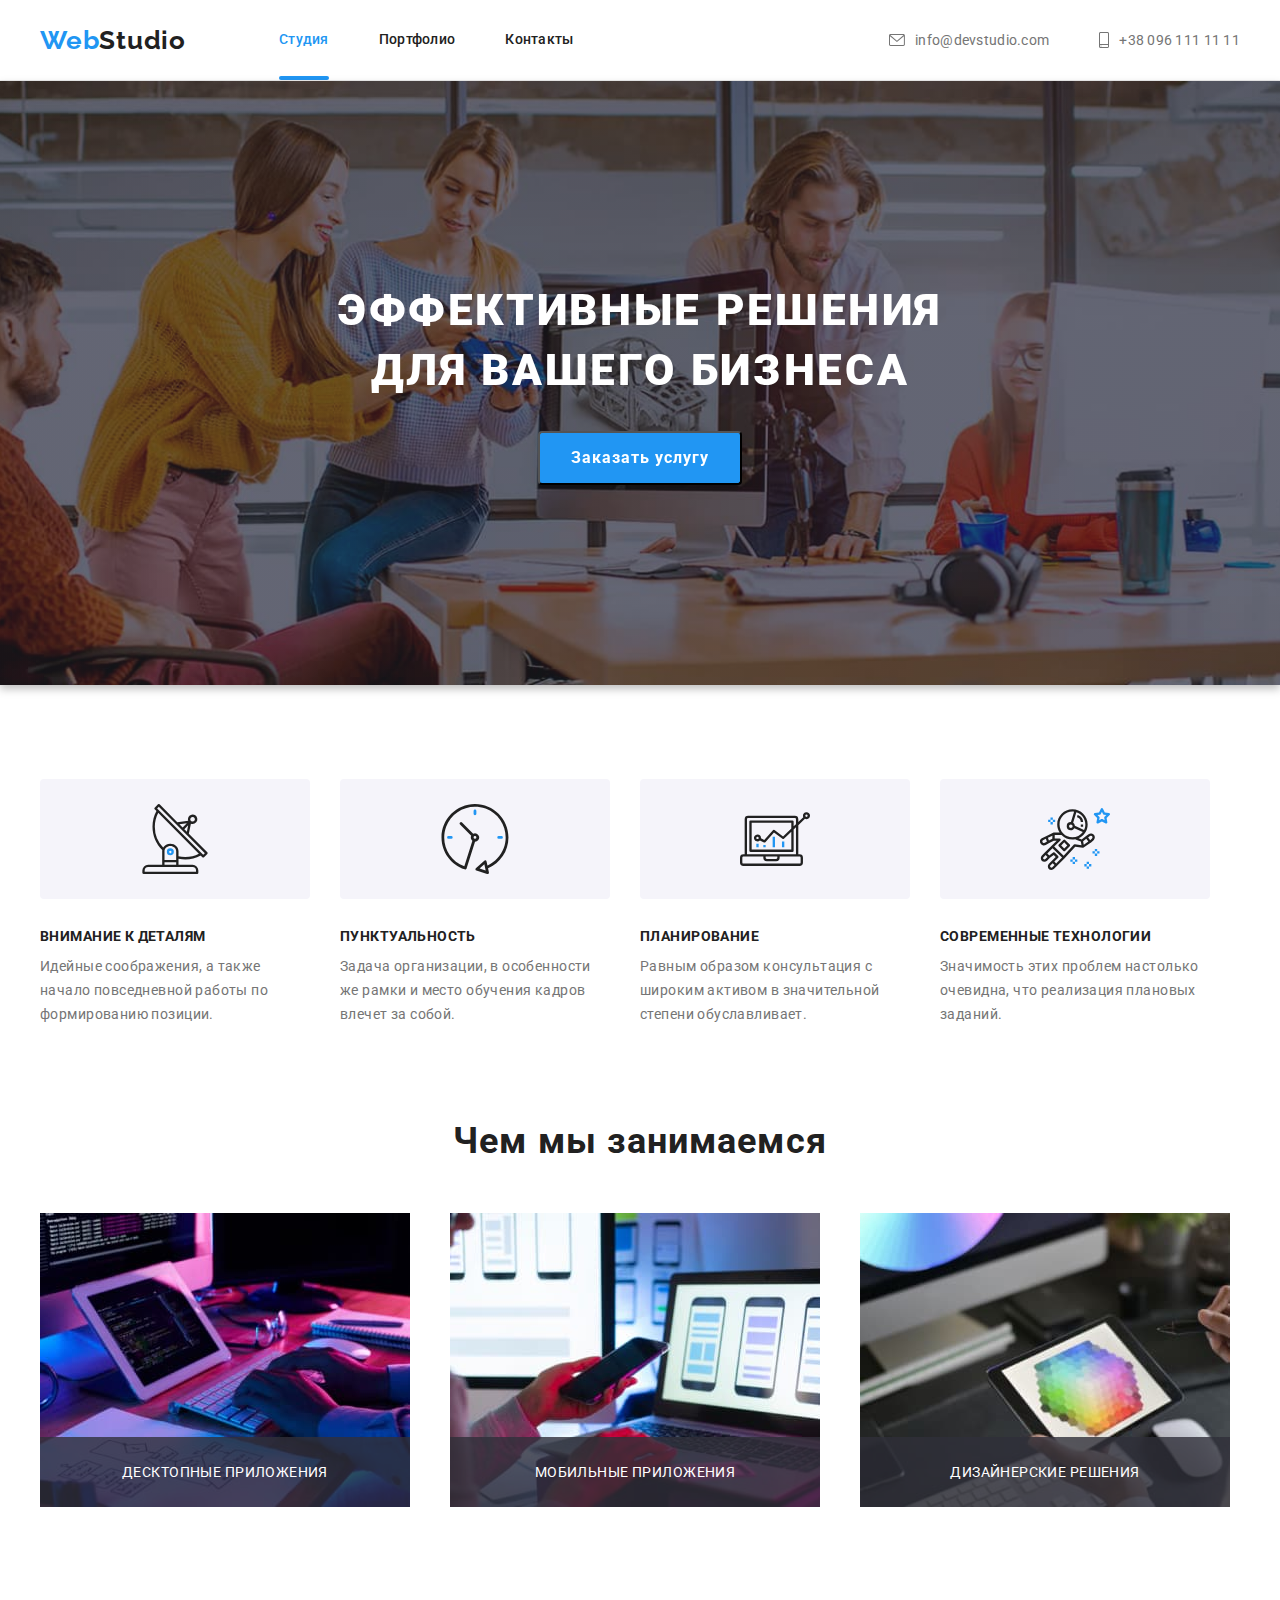
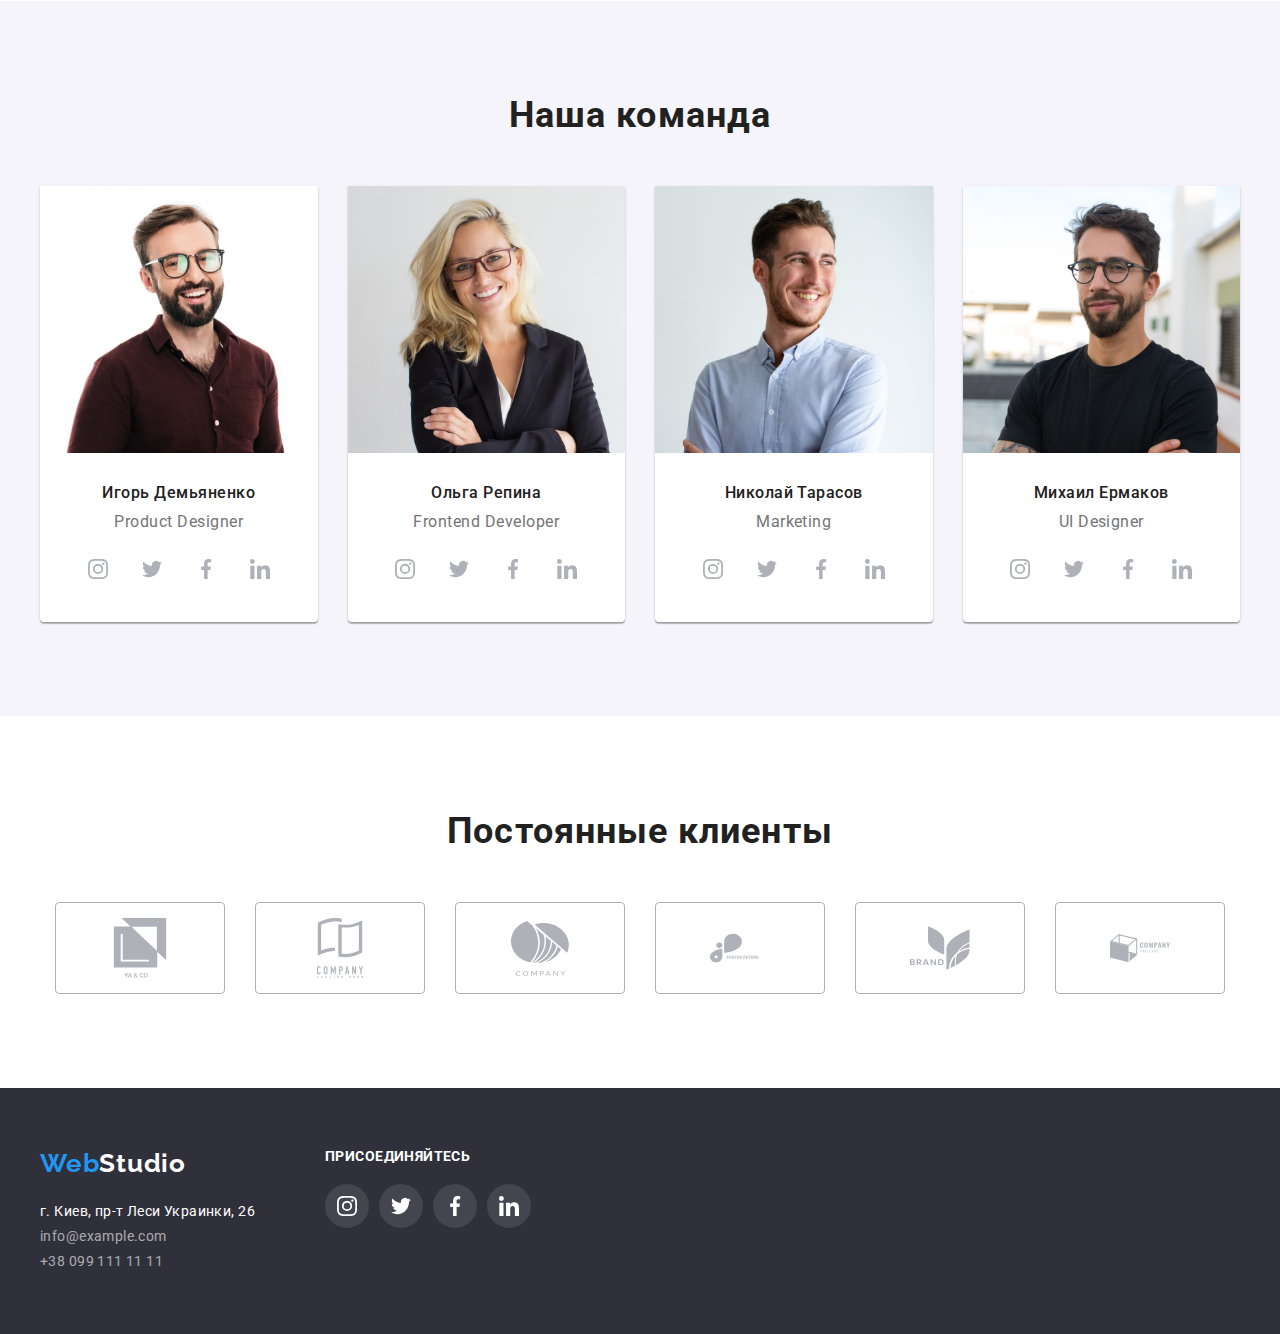
==== commit 8abce7e6: "add modal" ====
--- a/index.html
+++ b/index.html
@@ -68,7 +68,9 @@
       <section class="section hero">
         <div class="container">
           <h1 class="hero-title">Эффективные решения для вашего бизнеса</h1>
-          <button class="hero-btn" type="button">Заказать услугу</button>
+          <button class="hero-btn" type="button" data-modal-open>
+            Заказать услугу
+          </button>
         </div>
       </section>
 
@@ -135,7 +137,12 @@
           <h2 class="activity-title">Чем мы занимаемся</h2>
           <ul class="activity-list">
             <li class="activity-item">
-              <img class="activity-img" src="./images/img.jpg" alt="Алгоритм" width="370" />
+              <img
+                class="activity-img"
+                src="./images/img.jpg"
+                alt="Алгоритм"
+                width="370"
+              />
               <p class="activity-text">Десктопные приложения</p>
             </li>
             <li class="activity-item">
@@ -503,87 +510,97 @@
     <footer class="footer">
       <div class="container footer-block">
         <div class="footer-container">
-        <div class="footer-logo">
-          <a href="./index.html" class="logo"
-            >Web<span class="logo-second">Studio</span></a
-          >
-        </div>
-        <address class="address">
-          <a
-            href="https://www.google.com/maps/place/бульвар+Лесі+Українки,+26,+Київ,+02000/@50.4268262,30.5376407,18.9z/data=!4m5!3m4!1s0x40d4cf0e033ecbe9:0x57a4dffefec77da0!8m2!3d50.4265807!4d30.5383858"
-            class="contact-link"
-            target="_blank"
-            rel="noopener nofollow noreferrer"
-            >г. Киев, пр-т Леси Украинки, 26</a
-          >
-        </address>
-        <ul class="footer-list">
-          <li class="footer-item">
-            <a class="footer-link" href="mailto:info@example.com"
-              >info@example.com</a
+          <div class="footer-logo">
+            <a href="./index.html" class="logo"
+              >Web<span class="logo-second">Studio</span></a
             >
-          </li>
-          <li class="footer-item">
-            <a class="footer-link" href="tel:+380991111111"
-              >+38 099 111 11 11</a
+          </div>
+          <address class="address">
+            <a
+              href="https://www.google.com/maps/place/бульвар+Лесі+Українки,+26,+Київ,+02000/@50.4268262,30.5376407,18.9z/data=!4m5!3m4!1s0x40d4cf0e033ecbe9:0x57a4dffefec77da0!8m2!3d50.4265807!4d30.5383858"
+              class="contact-link"
+              target="_blank"
+              rel="noopener nofollow noreferrer"
+              >г. Киев, пр-т Леси Украинки, 26</a
             >
-          </li>
-        </ul>
+          </address>
+          <ul class="footer-list">
+            <li class="footer-item">
+              <a class="footer-link" href="mailto:info@example.com"
+                >info@example.com</a
+              >
+            </li>
+            <li class="footer-item">
+              <a class="footer-link" href="tel:+380991111111"
+                >+38 099 111 11 11</a
+              >
+            </li>
+          </ul>
         </div>
         <div class="social-links-footer">
           <h3 class="social-links-title">Присоединяйтесь</h3>
-         <ul class="social-links-list">
-                <li class="social-links-item">
-                  <a
-                    href="https://www.instagram.com"
-                    class="social-links item"
-                    target="_blank"
-                    rel="noopener nofollow noreferrer"
-                  >
-                    <svg class="icon" width="20" height="20">
-                      <use href="./images/symbol-defs.svg#icon-instagram"></use>
-                    </svg>
-                  </a>
-                </li>
-                <li class="social-links-item">
-                  <a
-                    href="https://www.twitter.com"
-                    class="social-links item"
-                    target="_blank"
-                    rel="noopener nofollow noreferrer"
-                  >
-                    <svg class="icon" width="20" height="20">
-                      <use href="./images/symbol-defs.svg#icon-twitter"></use>
-                    </svg>
-                  </a>
-                </li>
-                <li class="social-links-item">
-                  <a
-                    href="https://www.facebook.com"
-                    class="social-links item"
-                    target="_blank"
-                    rel="noopener nofollow noreferrer"
-                  >
-                    <svg class="icon" width="20" height="20">
-                      <use href="./images/symbol-defs.svg#icon-facebook"></use>
-                    </svg>
-                  </a>
-                </li>
-                <li class="social-links-item">
-                  <a
-                    href="https://www.linkedin.com"
-                    class="social-links item"
-                    target="_blank"
-                    rel="noopener nofollow noreferrer"
-                  >
-                    <svg class="icon" width="20" height="20">
-                      <use href="./images/symbol-defs.svg#icon-linkedin"></use>
-                    </svg>
-                  </a>
-                </li>
-              </ul>
+          <ul class="social-links-list">
+            <li class="social-links-item">
+              <a
+                href="https://www.instagram.com"
+                class="social-links item"
+                target="_blank"
+                rel="noopener nofollow noreferrer"
+              >
+                <svg class="icon" width="20" height="20">
+                  <use href="./images/symbol-defs.svg#icon-instagram"></use>
+                </svg>
+              </a>
+            </li>
+            <li class="social-links-item">
+              <a
+                href="https://www.twitter.com"
+                class="social-links item"
+                target="_blank"
+                rel="noopener nofollow noreferrer"
+              >
+                <svg class="icon" width="20" height="20">
+                  <use href="./images/symbol-defs.svg#icon-twitter"></use>
+                </svg>
+              </a>
+            </li>
+            <li class="social-links-item">
+              <a
+                href="https://www.facebook.com"
+                class="social-links item"
+                target="_blank"
+                rel="noopener nofollow noreferrer"
+              >
+                <svg class="icon" width="20" height="20">
+                  <use href="./images/symbol-defs.svg#icon-facebook"></use>
+                </svg>
+              </a>
+            </li>
+            <li class="social-links-item">
+              <a
+                href="https://www.linkedin.com"
+                class="social-links item"
+                target="_blank"
+                rel="noopener nofollow noreferrer"
+              >
+                <svg class="icon" width="20" height="20">
+                  <use href="./images/symbol-defs.svg#icon-linkedin"></use>
+                </svg>
+              </a>
+            </li>
+          </ul>
         </div>
       </div>
     </footer>
+    <div class="backdrop is-hidden" data-modal>
+      <div class="modal">
+        <button type="button" class="modal-close-btn" data-modal-close>
+          <svg width="30" height="30" class="close-icon">
+            <use href="./images/close.svg"></use>
+          </svg>
+        </button>
+      </div>
+    </div>
+    <script src="./js/modal.js"></script>
   </body>
 </html>
--- a/css/styles.css
+++ b/css/styles.css
@@ -87,6 +87,9 @@
   display: block;
   color: var(--title-color);
   position: relative;
+  transition-property: background-color;
+  transition-duration: 250ms;
+  transition-timing-function: cubic-bezier(0.4, 0, 0.2, 1);
 }
 .current {
   color: var(--accent-color);
@@ -100,6 +103,9 @@
   width: 100%;
   background-color: var(--accent-color);
   border-radius: 2px;
+  transition-property: background-color;
+  transition-duration: 250ms;
+  transition-timing-function: cubic-bezier(0.4, 0, 0.2, 1);
 }
 .header-link:hover::after {
   position: absolute;
@@ -147,6 +153,9 @@
   align-items: center;
   margin-right: 10px;
   fill: currentColor;
+  transition-property: fill;
+  transition-duration: 250ms;
+  transition-timing-function: cubic-bezier(0.4, 0, 0.2, 1);
 }
 *,
 ::before,
@@ -156,6 +165,9 @@
 svg.icon-envelope {
   width: 16px;
   height: 12px;
+  transition-property: fill;
+  transition-duration: 250ms;
+  transition-timing-function: cubic-bezier(0.4, 0, 0.2, 1);
 }
 .header-mail,
 .header-tel {
@@ -166,6 +178,9 @@
   padding: 32px 0;
   color: var(--text-color);
   align-items: center;
+  transition-property: color;
+  transition-duration: 250ms;
+  transition-timing-function: cubic-bezier(0.4, 0, 0.2, 1);
 }
 
 /* -------------------------HERO-------------------- */
@@ -223,6 +238,9 @@
   border-radius: 4px;
   margin: 0 auto;
   display: block;
+  transition-property: background-color;
+  transition-duration: 250ms;
+  transition-timing-function: cubic-bezier(0.4, 0, 0.2, 1);
 }
 /* ----------------------------ABOUT------------------- */
 .about {
@@ -281,6 +299,7 @@
 }
 .activity-item {
   width: calc((100% - 60px) / 3);
+  position: relative;
 }
 .activity-title {
   font-size: 36px;
@@ -305,6 +324,8 @@
   width: 370px;
   height: 70px;
   background: rgba(47, 48, 58, 0.8);
+  left: 0;
+  bottom: 0;
 }
 
 /* ----------------------Team--------------------------*/
@@ -383,12 +404,18 @@
   display: flex;
   align-items: center;
   justify-content: center;
+  transition-property: background-color;
+  transition-duration: 250ms;
+  transition-timing-function: cubic-bezier(0.4, 0, 0.2, 1);
 }
 .instagram-icon,
 .twitter-icon,
 .facebook-icon,
 .linkedin-icon {
   fill: #afb1b8;
+  transition-property: fill;
+  transition-duration: 250ms;
+  transition-timing-function: cubic-bezier(0.4, 0, 0.2, 1);
 }
 .social-links:hover,
 .social-links:focus {
@@ -443,9 +470,15 @@
   border: 1px solid #afb1b8;
   border-radius: 4px;
   color: #afb1b8;
+  transition-property: background-color, border;
+  transition-duration: 250ms;
+  transition-timing-function: cubic-bezier(0.4, 0, 0.2, 1);
 }
 .client-icon {
   fill: currentColor;
+  transition-property: fill;
+  transition-duration: 250ms;
+  transition-timing-function: cubic-bezier(0.4, 0, 0.2, 1);
 }
 .clients-link:hover,
 .clients-link:focus {
@@ -488,6 +521,9 @@
   letter-spacing: 0.03em;
   color: #ffffff;
   margin-bottom: var(--typical-margin);
+  transition-property: color;
+  transition-duration: 250ms;
+  transition-timing-function: cubic-bezier(0.4, 0, 0.2, 1);
 }
 .footer-link:hover,
 .footer-link:focus {
@@ -500,6 +536,9 @@
   letter-spacing: 0.03em;
   color: rgba(255, 255, 255, 0.6);
   margin-bottom: var(--typical-margin);
+  transition-property: color;
+  transition-duration: 250ms;
+  transition-timing-function: cubic-bezier(0.4, 0, 0.2, 1);
 }
 .social-links-footer {
   display: block;
@@ -552,6 +591,9 @@
   border-radius: 4px;
   border: 0;
   box-shadow: none;
+  transition-property: background-color, color, box-shadow, border-radius;
+  transition-duration: 250ms;
+  transition-timing-function: cubic-bezier(0.4, 0, 0.2, 1);
 }
 .btn-current {
   color: #ffffff;
@@ -570,6 +612,9 @@
   margin-bottom: 30px;
   margin-right: 30px;
   width: 370px;
+  transition-property: border, box-shadow;
+  transition-duration: 250ms;
+  transition-timing-function: cubic-bezier(0.4, 0, 0.2, 1);
 }
 .projects-item:nth-of-type(3n) {
   margin-right: 0;
@@ -601,12 +646,18 @@
   letter-spacing: 0.06em;
   color: var(--title-color);
   margin-bottom: 4px;
+  transition-property: color;
+  transition-duration: 250ms;
+  transition-timing-function: cubic-bezier(0.4, 0, 0.2, 1);
 }
 .project-text {
   font-size: 16px;
   line-height: 1.88;
   letter-spacing: 0.03em;
   color: var(--text-color);
+  transition-property: color;
+  transition-duration: 250ms;
+  transition-timing-function: cubic-bezier(0.4, 0, 0.2, 1);
 }
 .projects-item:hover .project-top-text {
   transform: translateY(0);
@@ -630,5 +681,53 @@
   background-color: rgba(33, 150, 243, 0.9);
   padding: 63px 24px;
   transform: translateY(100%);
-  transition: transform 250ms cubic-bezier(0.4, 0, 0.2, 1);
-}
+  transition-property: transform;
+  transition-duration: 250ms;
+  transition-timing-function: cubic-bezier(0.4, 0, 0.2, 1);
+}
+
+/* ----------------------модальне вікно--------------------- */
+
+.backdrop {
+  position: fixed;
+  width: 100%;
+  height: 100%;
+  background: rgba(0, 0, 0, 0.2);
+  top: 0;
+  transition: opacity 250ms, visibility 250ms;
+}
+.backdrop.is-hidden. modal {
+  transform: translate(-50, -50) scale(0);
+}
+.modal {
+  position: absolute;
+  width: 528px;
+  min-height: 581px;
+  background: #ffffff;
+  box-shadow: 0px 1px 3px rgba(0, 0, 0, 0.12), 0px 1px 1px rgba(0, 0, 0, 0.14),
+    0px 2px 1px rgba(0, 0, 0, 0.2);
+  border-radius: 4px;
+  left: 50%;
+  top: 50%;
+  transform: translate(-50%, -50%) scale(1);
+  transition: transform 250ms;
+}
+.modal-close-btn {
+  position: absolute;
+  width: 30px;
+  height: 30px;
+  right: 10px;
+  top: 10px;
+  border: 1px solid rgba(0, 0, 0, 0.1);
+  border-radius: 50%;
+  background-color: transparent;
+}
+.close-icon {
+  fill: black;
+}
+
+.is-hidden {
+  visibility: hidden;
+  opacity: 0;
+  pointer-events: none;
+}
